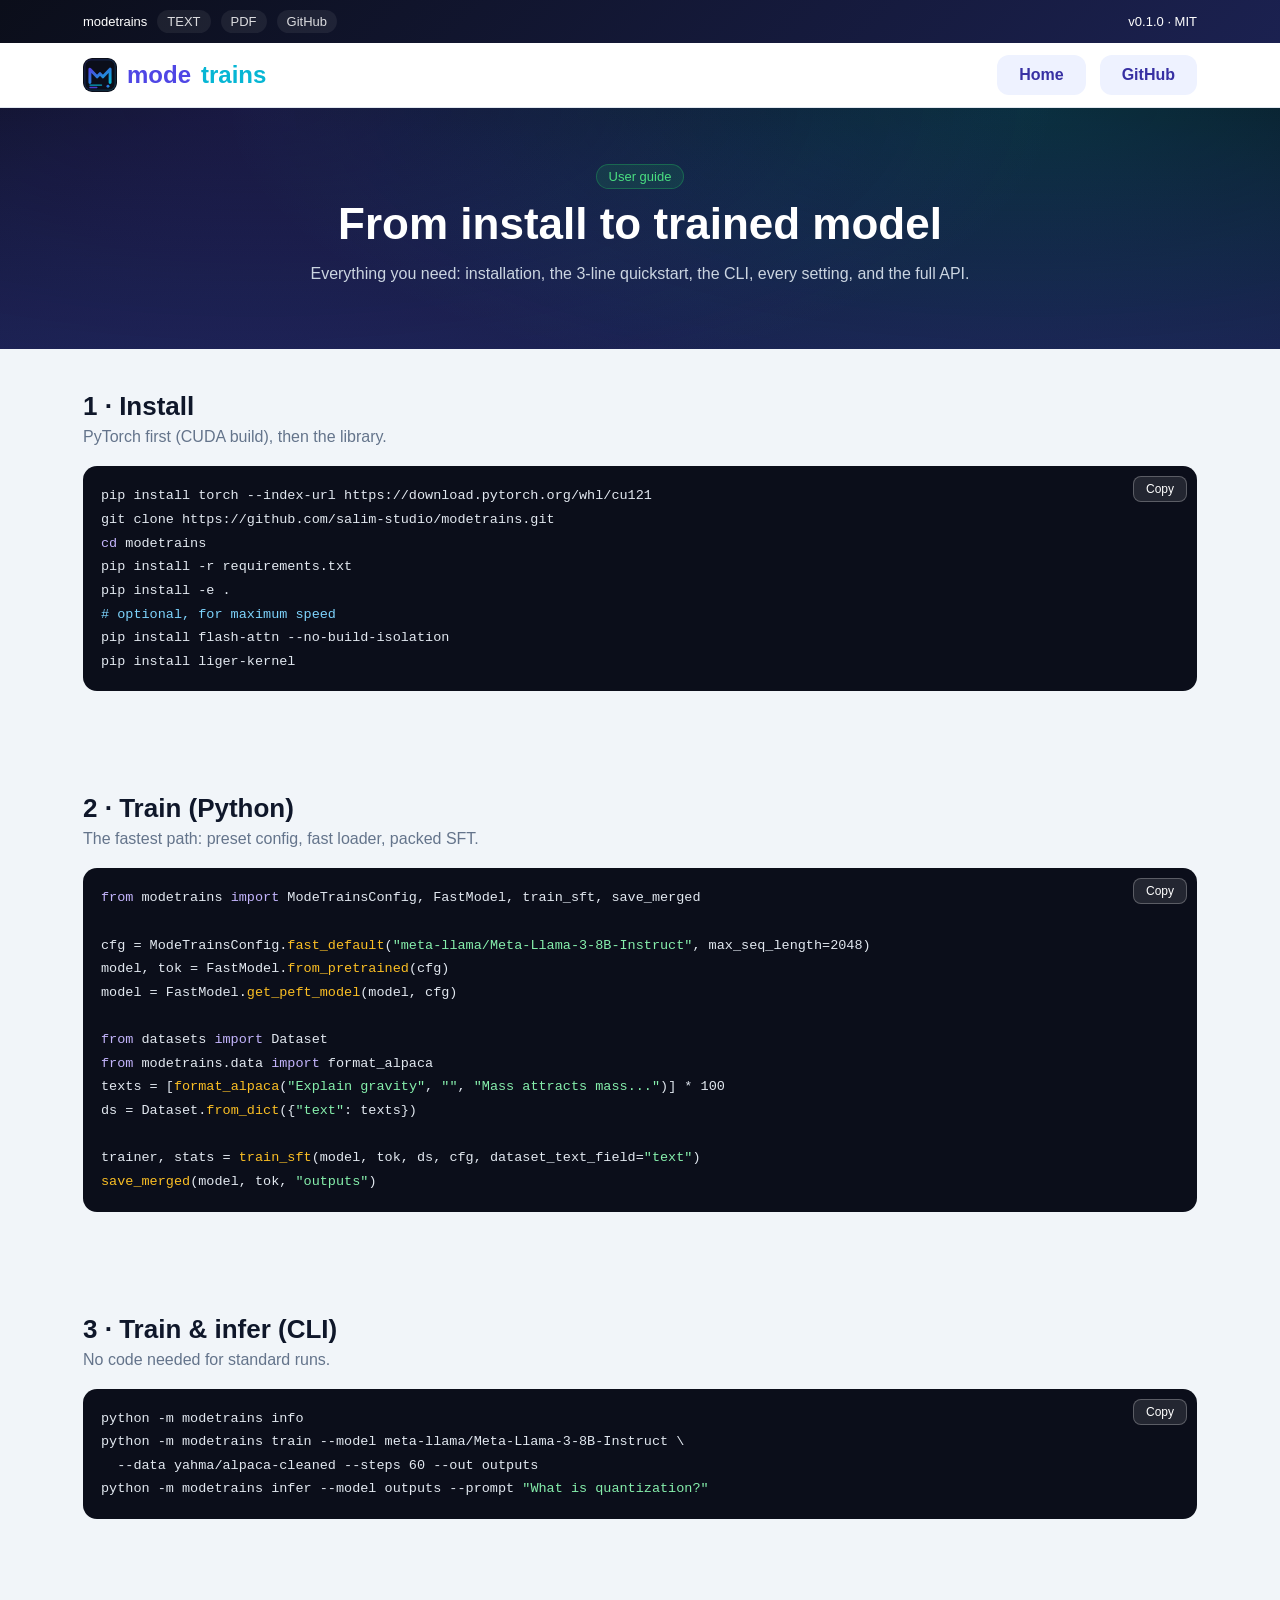
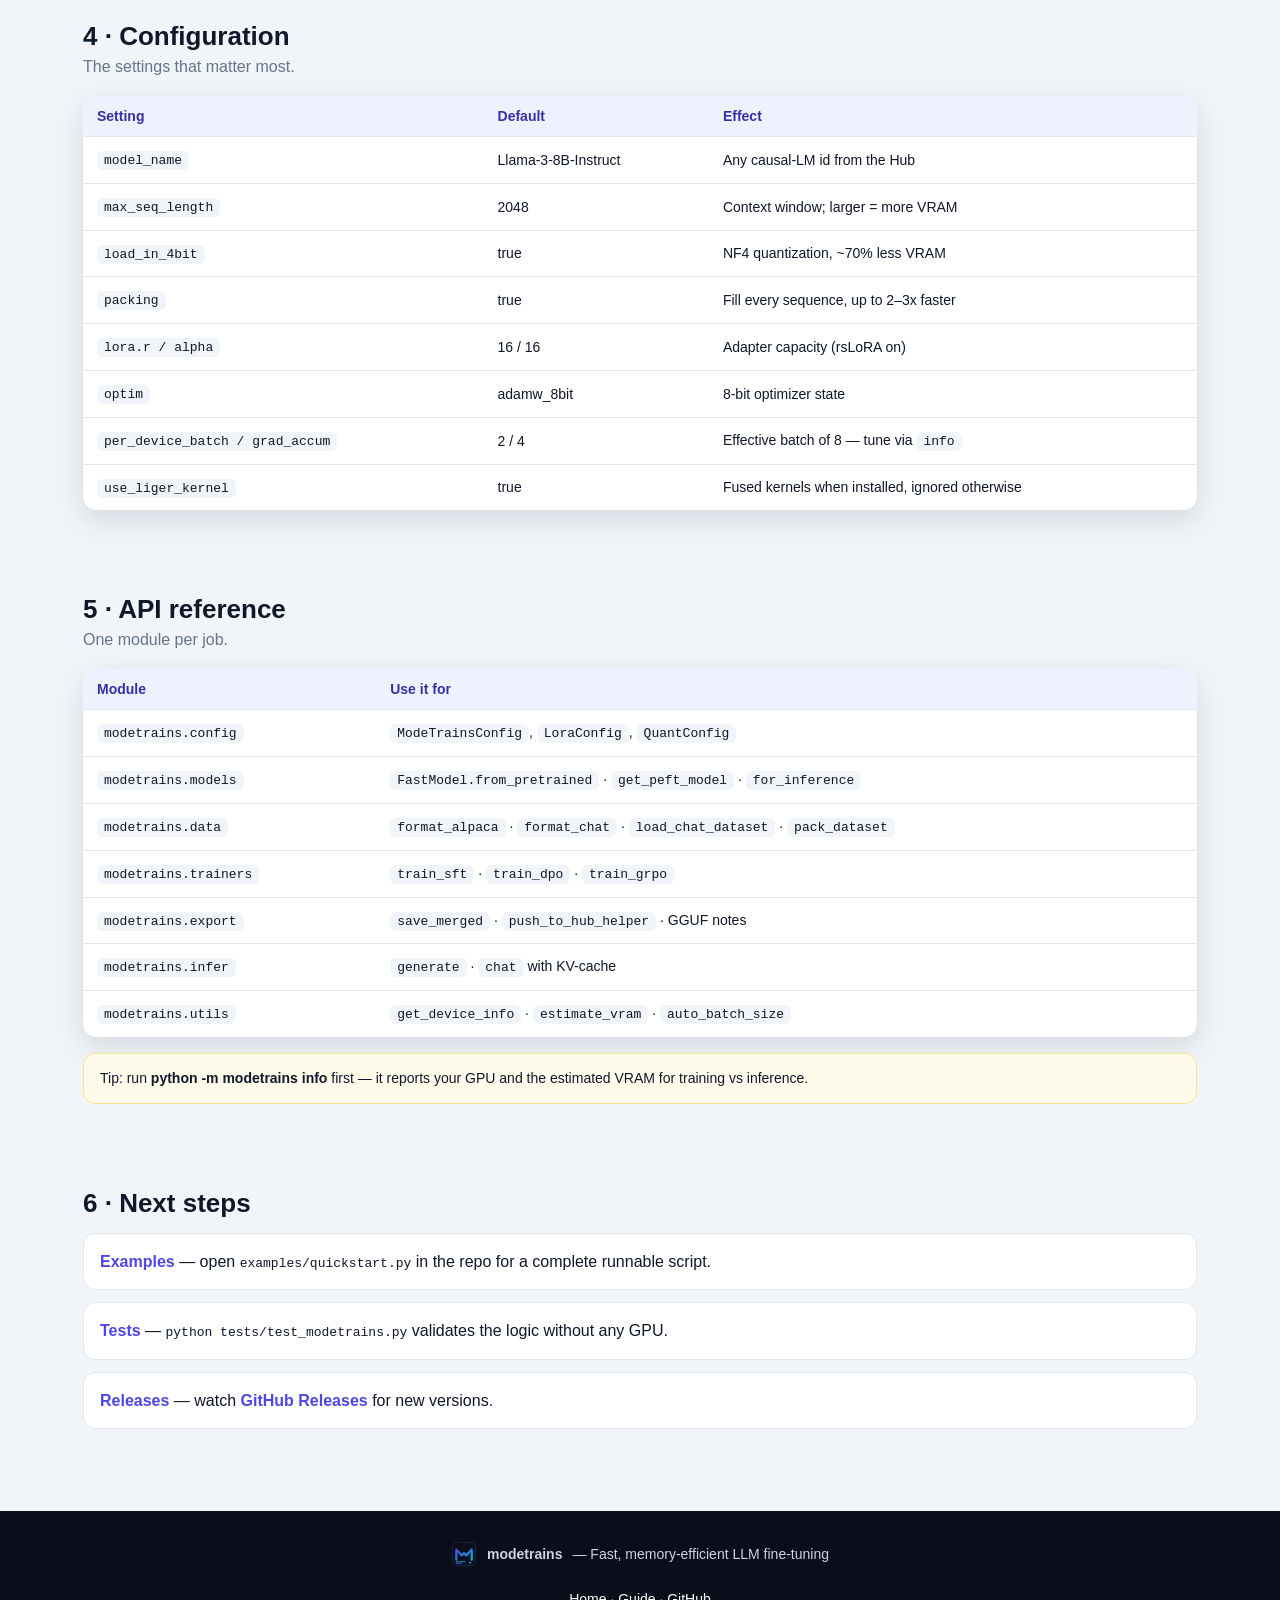
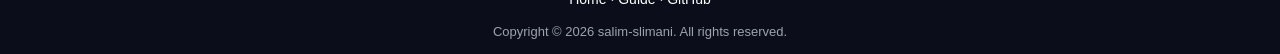
==== docs/guide.html @ afdfdd7f "Add GitHub Pages site (docs/): landing + guide, text_tools-style theme, 2026 salim-slimani" ====
<!DOCTYPE html>
<html lang="en">
<head>
<meta charset="utf-8"><meta name="viewport" content="width=device-width,initial-scale=1">
<title>Guide — modetrains</title>
<meta name="description" content="modetrains user guide: install, quickstart, CLI, configuration and API reference.">
<link rel="icon" href="assets/logo.svg" type="image/svg+xml">
<link rel="stylesheet" href="css/style.css">
</head>
<body>
<div class="topbar"><div class="wrap">
<div class="sites"><span>modetrains</span><a href="https://salim-studio.github.io/text_tools/">TEXT</a><a href="https://salim-studio.github.io/pdf-suite/">PDF</a><a href="https://github.com/salim-studio/modetrains">GitHub</a></div>
<div>v0.1.0 · MIT</div>
</div></div>
<header class="nav"><div class="wrap">
<a class="logo" href="index.html"><img src="assets/logo.svg" alt="modetrains logo">mode<span>trains</span></a>
<div class="navlinks">
<a class="btn ghost" href="index.html">Home</a>
<a class="btn ghost" href="https://github.com/salim-studio/modetrains">GitHub</a>
</div></div></header>
<section class="hero"><div class="wrap">
<span class="badge">User guide</span>
<h1>From install to trained model</h1>
<p>Everything you need: installation, the 3-line quickstart, the CLI, every setting, and the full API.</p>
</div></section>

<div class="wrap">
<section class="section"><h2>1 · Install</h2><p class="sub">PyTorch first (CUDA build), then the library.</p>
<div class="codewrap"><button class="copybtn" data-copy="g1">Copy</button><pre class="code" id="g1">pip install torch --index-url https://download.pytorch.org/whl/cu121
git clone https://github.com/salim-studio/modetrains.git
<span class="k">cd</span> modetrains
pip install -r requirements.txt
pip install -e .
<span class="c"># optional, for maximum speed</span>
pip install flash-attn --no-build-isolation
pip install liger-kernel</pre></div></section>

<section class="section"><h2>2 · Train (Python)</h2><p class="sub">The fastest path: preset config, fast loader, packed SFT.</p>
<div class="codewrap"><button class="copybtn" data-copy="g2">Copy</button><pre class="code" id="g2"><span class="k">from</span> modetrains <span class="k">import</span> ModeTrainsConfig, FastModel, train_sft, save_merged

cfg = ModeTrainsConfig.<span class="f">fast_default</span>(<span class="s">"meta-llama/Meta-Llama-3-8B-Instruct"</span>, max_seq_length=2048)
model, tok = FastModel.<span class="f">from_pretrained</span>(cfg)
model = FastModel.<span class="f">get_peft_model</span>(model, cfg)

<span class="k">from</span> datasets <span class="k">import</span> Dataset
<span class="k">from</span> modetrains.data <span class="k">import</span> format_alpaca
texts = [<span class="f">format_alpaca</span>(<span class="s">"Explain gravity"</span>, <span class="s">""</span>, <span class="s">"Mass attracts mass..."</span>)] * 100
ds = Dataset.<span class="f">from_dict</span>({<span class="s">"text"</span>: texts})

trainer, stats = <span class="f">train_sft</span>(model, tok, ds, cfg, dataset_text_field=<span class="s">"text"</span>)
<span class="f">save_merged</span>(model, tok, <span class="s">"outputs"</span>)</pre></div></section>

<section class="section"><h2>3 · Train &amp; infer (CLI)</h2><p class="sub">No code needed for standard runs.</p>
<div class="codewrap"><button class="copybtn" data-copy="g3">Copy</button><pre class="code" id="g3">python -m modetrains info
python -m modetrains train --model meta-llama/Meta-Llama-3-8B-Instruct \
  --data yahma/alpaca-cleaned --steps 60 --out outputs
python -m modetrains infer --model outputs --prompt <span class="s">"What is quantization?"</span></pre></div></section>

<section class="section"><h2>4 · Configuration</h2><p class="sub">The settings that matter most.</p>
<table class="spec">
<tr><th>Setting</th><th>Default</th><th>Effect</th></tr>
<tr><td><code>model_name</code></td><td>Llama-3-8B-Instruct</td><td>Any causal-LM id from the Hub</td></tr>
<tr><td><code>max_seq_length</code></td><td>2048</td><td>Context window; larger = more VRAM</td></tr>
<tr><td><code>load_in_4bit</code></td><td>true</td><td>NF4 quantization, ~70% less VRAM</td></tr>
<tr><td><code>packing</code></td><td>true</td><td>Fill every sequence, up to 2–3x faster</td></tr>
<tr><td><code>lora.r / alpha</code></td><td>16 / 16</td><td>Adapter capacity (rsLoRA on)</td></tr>
<tr><td><code>optim</code></td><td>adamw_8bit</td><td>8-bit optimizer state</td></tr>
<tr><td><code>per_device_batch / grad_accum</code></td><td>2 / 4</td><td>Effective batch of 8 — tune via <code>info</code></td></tr>
<tr><td><code>use_liger_kernel</code></td><td>true</td><td>Fused kernels when installed, ignored otherwise</td></tr>
</table></section>

<section class="section"><h2>5 · API reference</h2><p class="sub">One module per job.</p>
<table class="spec">
<tr><th>Module</th><th>Use it for</th></tr>
<tr><td><code>modetrains.config</code></td><td><code>ModeTrainsConfig</code>, <code>LoraConfig</code>, <code>QuantConfig</code></td></tr>
<tr><td><code>modetrains.models</code></td><td><code>FastModel.from_pretrained</code> · <code>get_peft_model</code> · <code>for_inference</code></td></tr>
<tr><td><code>modetrains.data</code></td><td><code>format_alpaca</code> · <code>format_chat</code> · <code>load_chat_dataset</code> · <code>pack_dataset</code></td></tr>
<tr><td><code>modetrains.trainers</code></td><td><code>train_sft</code> · <code>train_dpo</code> · <code>train_grpo</code></td></tr>
<tr><td><code>modetrains.export</code></td><td><code>save_merged</code> · <code>push_to_hub_helper</code> · GGUF notes</td></tr>
<tr><td><code>modetrains.infer</code></td><td><code>generate</code> · <code>chat</code> with KV-cache</td></tr>
<tr><td><code>modetrains.utils</code></td><td><code>get_device_info</code> · <code>estimate_vram</code> · <code>auto_batch_size</code></td></tr>
</table>
<div class="notice" style="margin-top:16px">Tip: run <b>python -m modetrains info</b> first — it reports your GPU and the estimated VRAM for training vs inference.</div></section>

<section class="section"><h2>6 · Next steps</h2>
<div class="steps">
<div><b>Examples</b> — open <code>examples/quickstart.py</code> in the repo for a complete runnable script.</div>
<div><b>Tests</b> — <code>python tests/test_modetrains.py</code> validates the logic without any GPU.</div>
<div><b>Releases</b> — watch <a href="https://github.com/salim-studio/modetrains/releases" style="color:#4F46E5"><b>GitHub Releases</b></a> for new versions.</div>
</div></section>
</div>
<footer><div class="wrap"><div class="footer-brand"><img src="assets/logo.svg" alt="modetrains logo"><b>modetrains</b> — Fast, memory-efficient LLM fine-tuning</div><br><a href="index.html">Home</a> · <a href="guide.html">Guide</a> · <a href="https://github.com/salim-studio/modetrains">GitHub</a><br><br><span class="copyright">Copyright © 2026 salim-slimani. All rights reserved.</span></div></footer>
<script>
document.querySelectorAll(".copybtn").forEach(b=>b.addEventListener("click",()=>{
 navigator.clipboard.writeText(document.getElementById(b.dataset.copy).innerText);
 b.textContent="Copied!";setTimeout(()=>b.textContent="Copy",1500);
}));
</script>
</body></html>
---- docs/css/style.css ----
:root{
 --bg:#0B0E1A; --bg2:#1B2150; --card:#ffffff; --ink:#0f172a; --muted:#64748b;
 --brand:#4F46E5; --brand2:#06B6D4; --ok:#16a34a; --warn:#f59e0b;
 --radius:18px; --shadow:0 10px 30px rgba(2,6,23,.12);
}
*{box-sizing:border-box}
body{margin:0;font-family:Inter,"Segoe UI",Tahoma,Arial,sans-serif;background:#f1f5f9;color:var(--ink)}
a{color:inherit;text-decoration:none}
.topbar{background:linear-gradient(135deg,var(--bg),var(--bg2));color:#fff;padding:10px 0;font-size:13px}
.wrap{max-width:1150px;margin:0 auto;padding:0 18px}
.topbar .wrap{display:flex;gap:14px;align-items:center;justify-content:space-between;flex-wrap:wrap}
.sites{display:flex;gap:10px;flex-wrap:wrap;align-items:center}
.sites a{opacity:.85;background:rgba(255,255,255,.08);padding:4px 10px;border-radius:999px}
.sites a:hover{opacity:1}
header.nav{position:sticky;top:0;z-index:20;background:#fff;border-bottom:1px solid #e2e8f0}
.nav .wrap{display:flex;align-items:center;gap:16px;padding:12px 18px}
.logo{font-weight:900;font-size:24px;color:var(--brand);display:inline-flex;align-items:center;gap:10px}
.logo span{color:var(--brand2)}
.logo img{width:34px;height:34px;border-radius:9px}
.brand-hero{display:flex;gap:26px;align-items:center;justify-content:center;flex-wrap:wrap;margin-top:18px}
.brand-hero img{width:min(560px,94%);border-radius:18px;box-shadow:var(--shadow)}
.footer-brand{display:flex;align-items:center;gap:10px;justify-content:center;margin-bottom:8px}
.footer-brand img{width:26px;height:26px;border-radius:7px}
.copyright{opacity:.75;font-size:13px}
.navlinks{display:flex;gap:14px;margin-inline-start:auto;align-items:center;flex-wrap:wrap}
.btn{display:inline-block;background:linear-gradient(135deg,var(--brand),var(--brand2));color:#fff!important;padding:11px 22px;border-radius:12px;font-weight:700;border:0;cursor:pointer}
.btn.ghost{background:#eef2ff;color:#3730a3!important}
.btn:disabled{opacity:.5;cursor:not-allowed}
.hero{background:radial-gradient(800px 300px at 20% 0%,#4F46E533,transparent),radial-gradient(800px 300px at 80% 0%,#06B6D433,transparent),linear-gradient(180deg,#0B0E1A,#1B2150);color:#fff;padding:56px 0 40px;text-align:center}
.hero h1{font-size:clamp(24px,4vw,44px);margin:10px 0}
.hero p{color:#cbd5e1;max-width:760px;margin:0 auto 20px;line-height:1.9}
.badge{display:inline-block;background:#22c55e22;color:#4ade80;border:1px solid #22c55e55;padding:4px 12px;border-radius:999px;font-size:13px}
.grid{display:grid;grid-template-columns:repeat(auto-fill,minmax(240px,1fr));gap:16px}
.card{background:var(--card);border-radius:var(--radius);box-shadow:var(--shadow);padding:20px;border:1px solid #e2e8f0;transition:.15s}
.card:hover{transform:translateY(-3px)}
.card h3{margin:8px 0;font-size:17px;text-wrap:balance}
.card p{color:var(--muted);font-size:14px;line-height:1.7;min-height:44px}
.tile{flex:none;border-radius:23%;filter:drop-shadow(0 4px 10px rgba(2,6,23,.28));display:grid;place-items:center;color:#fff;font-weight:900}
.pill{font-size:12px;background:#f1f5f9;border-radius:999px;padding:3px 10px;color:var(--muted)}
.pill.ok{background:#dcfce7;color:#15803d;font-weight:700}
.pill.new{background:#fef3c7;color:#92400e;font-weight:700}
.section{padding:42px 0}
.section h2{font-size:26px;margin:0 0 6px}
.section .sub{color:var(--muted);margin:0 0 20px}
.search{width:100%;padding:14px 18px;border-radius:14px;border:2px solid #e2e8f0;font-size:16px;margin:18px 0}
.codewrap{position:relative;margin:18px 0}
pre.code{background:#0B0E1A;color:#e2e8f0;border-radius:14px;padding:18px;overflow:auto;text-align:left;font-size:13.5px;line-height:1.75;margin:0;font-family:Consolas,Menlo,monospace}
pre.code .c{color:#7dd3fc}pre.code .k{color:#c4b5fd}pre.code .s{color:#86efac}pre.code .f{color:#fbbf24}
.copybtn{position:absolute;top:10px;right:10px;background:rgba(255,255,255,.1);color:#fff;border:1px solid rgba(255,255,255,.25);border-radius:8px;padding:5px 12px;font-size:12px;cursor:pointer}
.copybtn:hover{background:rgba(255,255,255,.22)}
table.spec{width:100%;border-collapse:collapse;background:#fff;border-radius:14px;overflow:hidden;box-shadow:var(--shadow);font-size:14px}
table.spec th{background:#eef2ff;color:#3730a3;text-align:left;padding:12px 14px}
table.spec td{padding:11px 14px;border-top:1px solid #e2e8f0;line-height:1.6}
table.spec code{background:#f1f5f9;padding:2px 7px;border-radius:6px;font-size:13px}
.grid2{display:grid;grid-template-columns:1fr 1fr;gap:16px}
@media(max-width:800px){.grid2{grid-template-columns:1fr}}
.notice{background:#fffbeb;border:1px solid #fde68a;border-radius:12px;padding:12px 16px;font-size:14px;line-height:1.8}
.stats{display:flex;gap:16px;flex-wrap:wrap;color:var(--muted);font-size:13px;margin-top:10px}
.stats b{color:var(--ink)}
footer{background:var(--bg);color:#cbd5e1;padding:30px 0;margin-top:40px;font-size:14px;text-align:center}
footer a{color:#fff}
.faq details{background:#fff;border:1px solid #e2e8f0;border-radius:12px;padding:12px 16px;margin:8px 0}
.feat{display:grid;grid-template-columns:repeat(auto-fit,minmax(200px,1fr));gap:12px;margin-top:14px}
.feat div{background:#fff;border:1px solid #e2e8f0;border-radius:12px;padding:14px}
.steps{display:grid;gap:12px;margin-top:14px}
.steps div{background:#fff;border:1px solid #e2e8f0;border-radius:12px;padding:14px 16px;line-height:1.7}
.steps b{color:var(--brand)}
@media(max-width:640px){.navlinks{width:100%}}
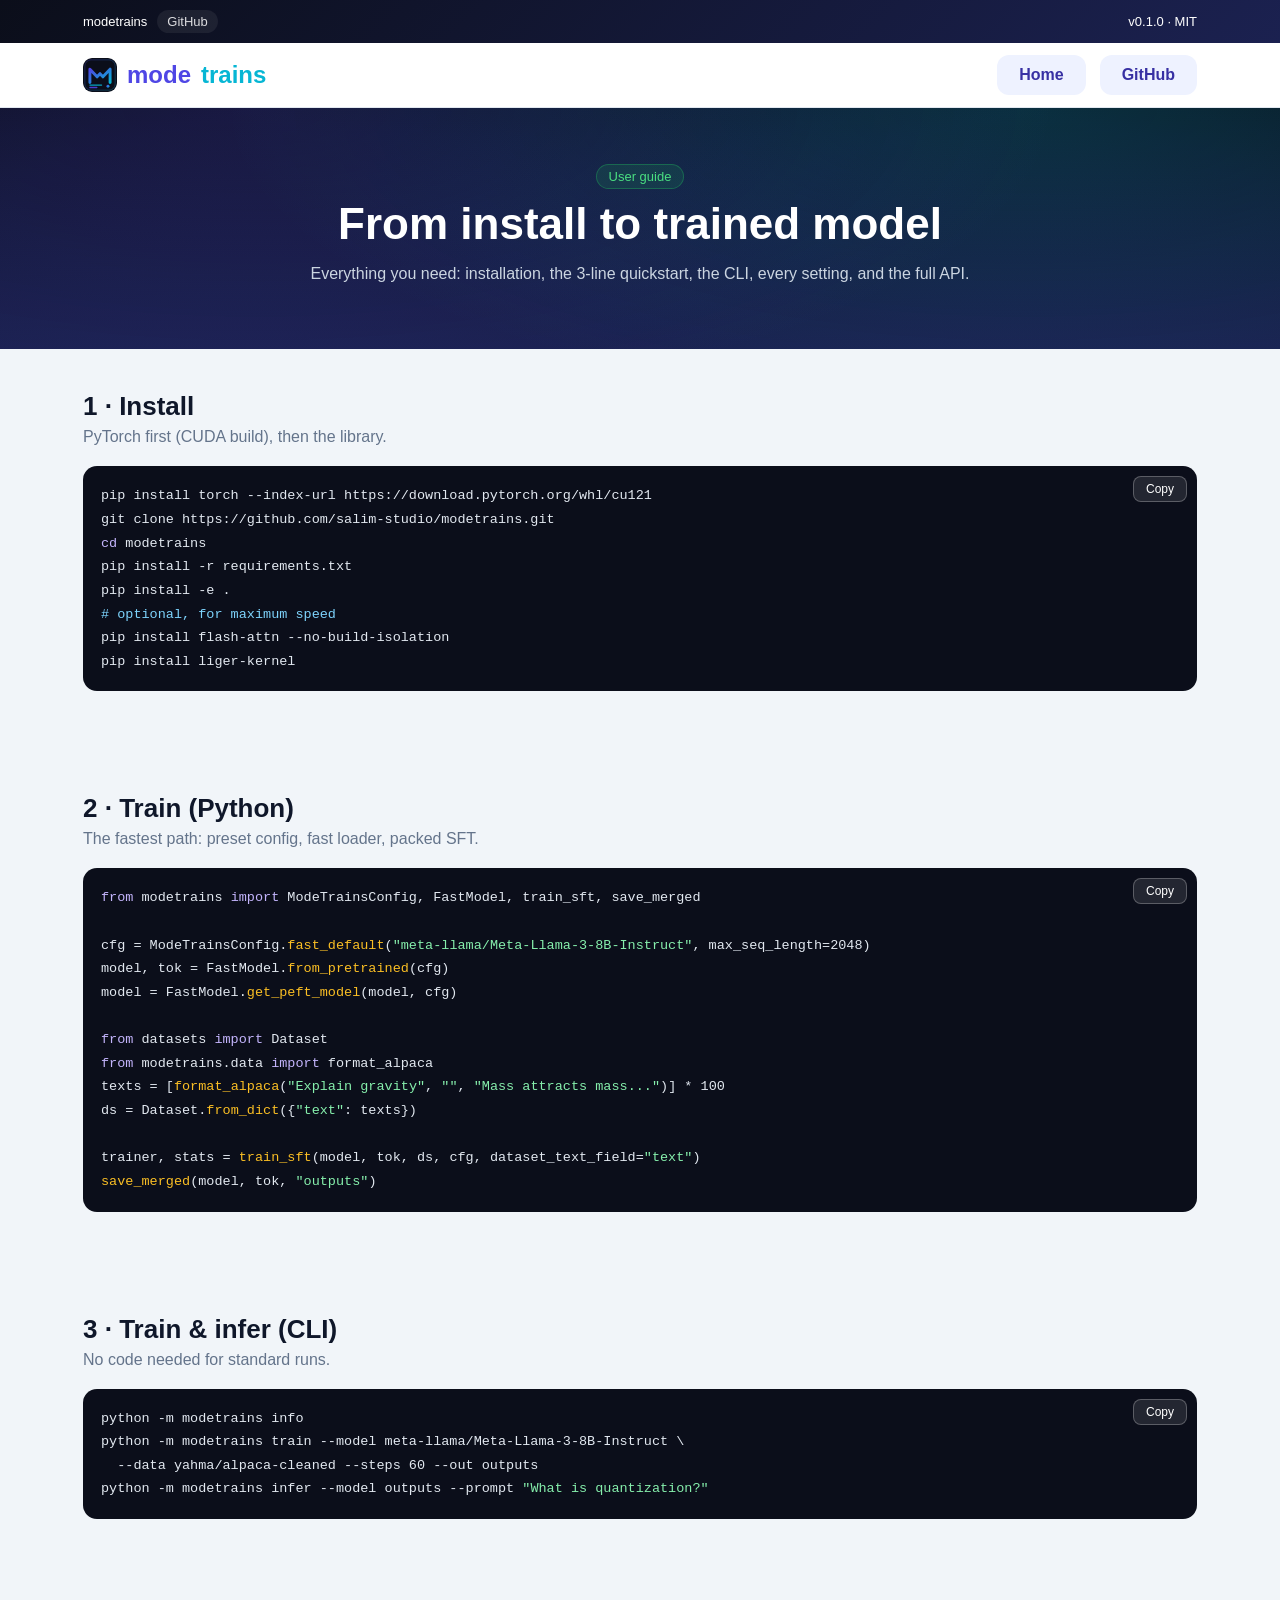
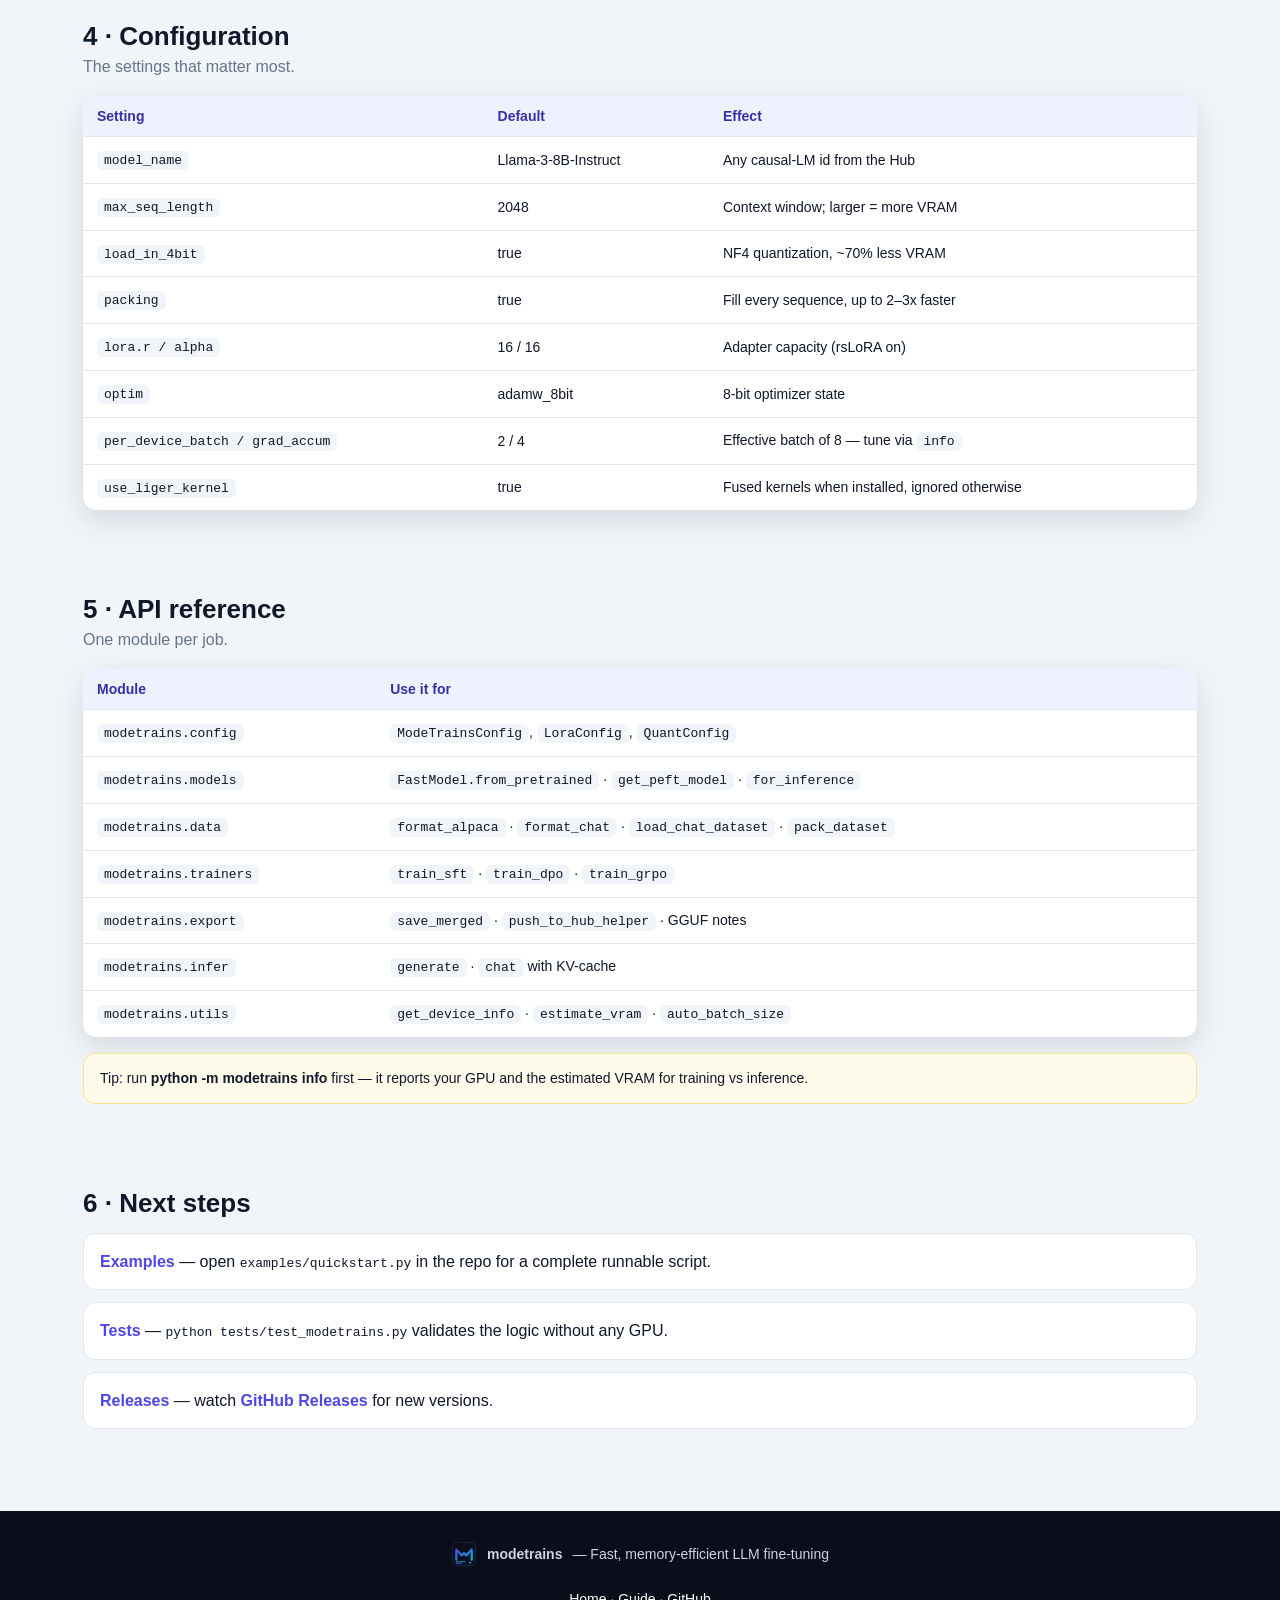
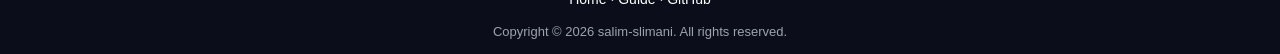
==== commit 99ea7eac: "Remove TEXT/PDF pills from docs topbar" ====
--- a/docs/guide.html
+++ b/docs/guide.html
@@ -9,7 +9,7 @@
 </head>
 <body>
 <div class="topbar"><div class="wrap">
-<div class="sites"><span>modetrains</span><a href="https://salim-studio.github.io/text_tools/">TEXT</a><a href="https://salim-studio.github.io/pdf-suite/">PDF</a><a href="https://github.com/salim-studio/modetrains">GitHub</a></div>
+<div class="sites"><span>modetrains</span><a href="https://github.com/salim-studio/modetrains">GitHub</a></div>
 <div>v0.1.0 · MIT</div>
 </div></div>
 <header class="nav"><div class="wrap">
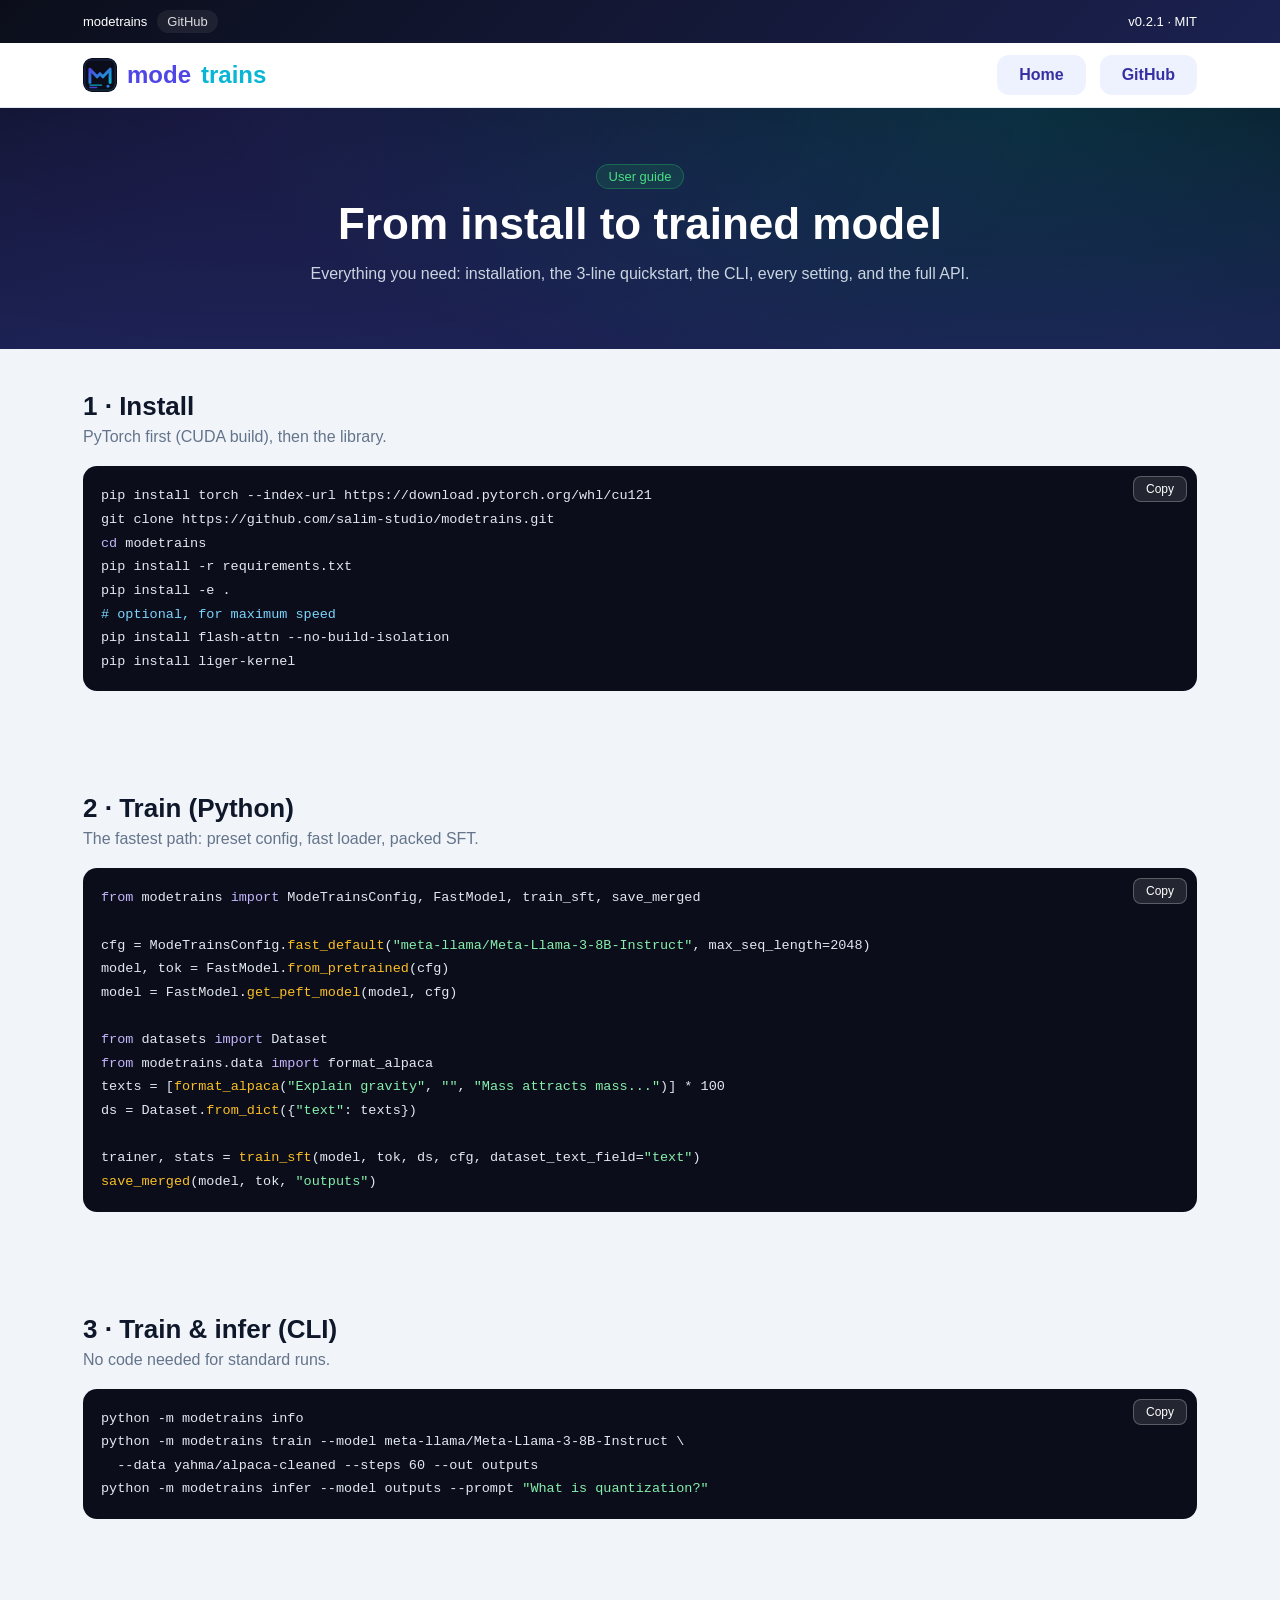
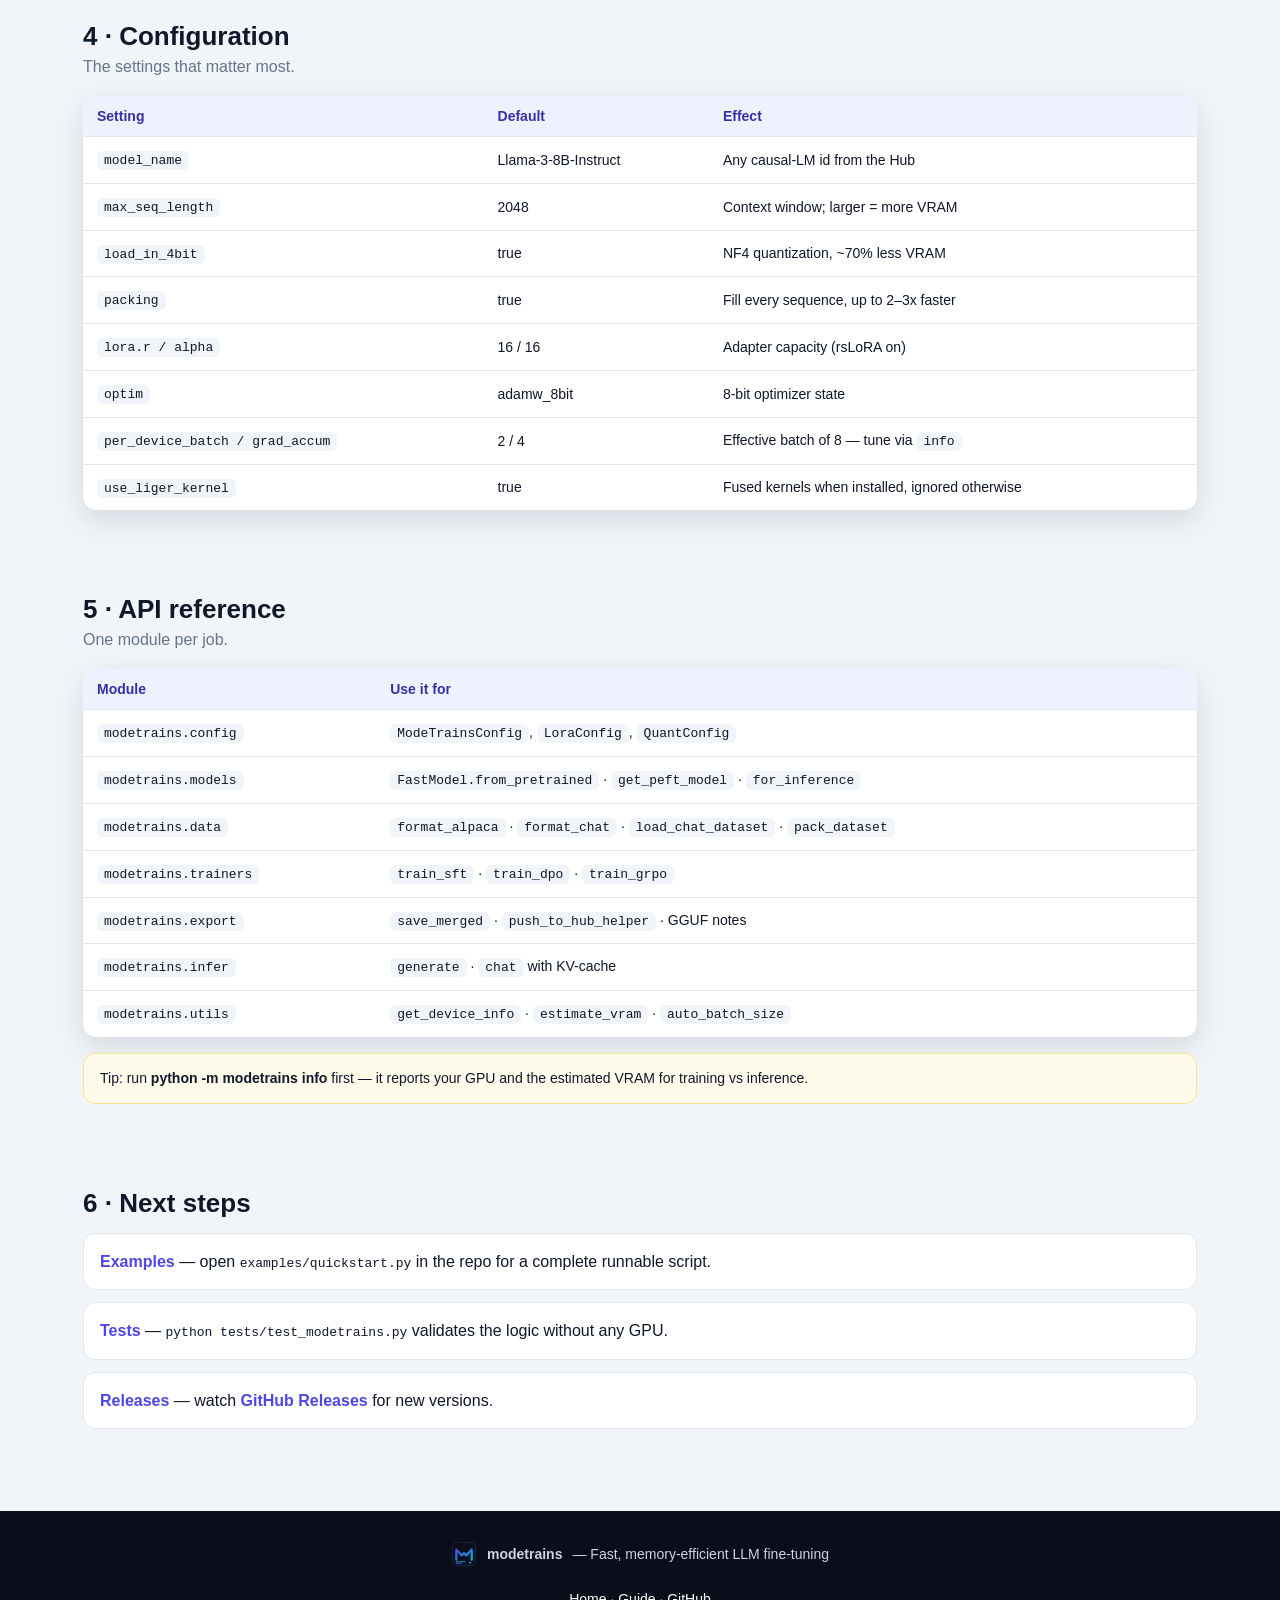
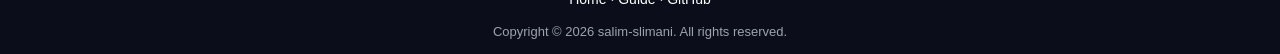
==== commit 3761d166: "Fix desktop window cascade: real backend resolution + frozen re-exec guard (0.2.1)" ====
--- a/docs/guide.html
+++ b/docs/guide.html
@@ -10,7 +10,7 @@
 <body>
 <div class="topbar"><div class="wrap">
 <div class="sites"><span>modetrains</span><a href="https://github.com/salim-studio/modetrains">GitHub</a></div>
-<div>v0.1.0 · MIT</div>
+<div>v0.2.1 · MIT</div>
 </div></div>
 <header class="nav"><div class="wrap">
 <a class="logo" href="index.html"><img src="assets/logo.svg" alt="modetrains logo">mode<span>trains</span></a>
